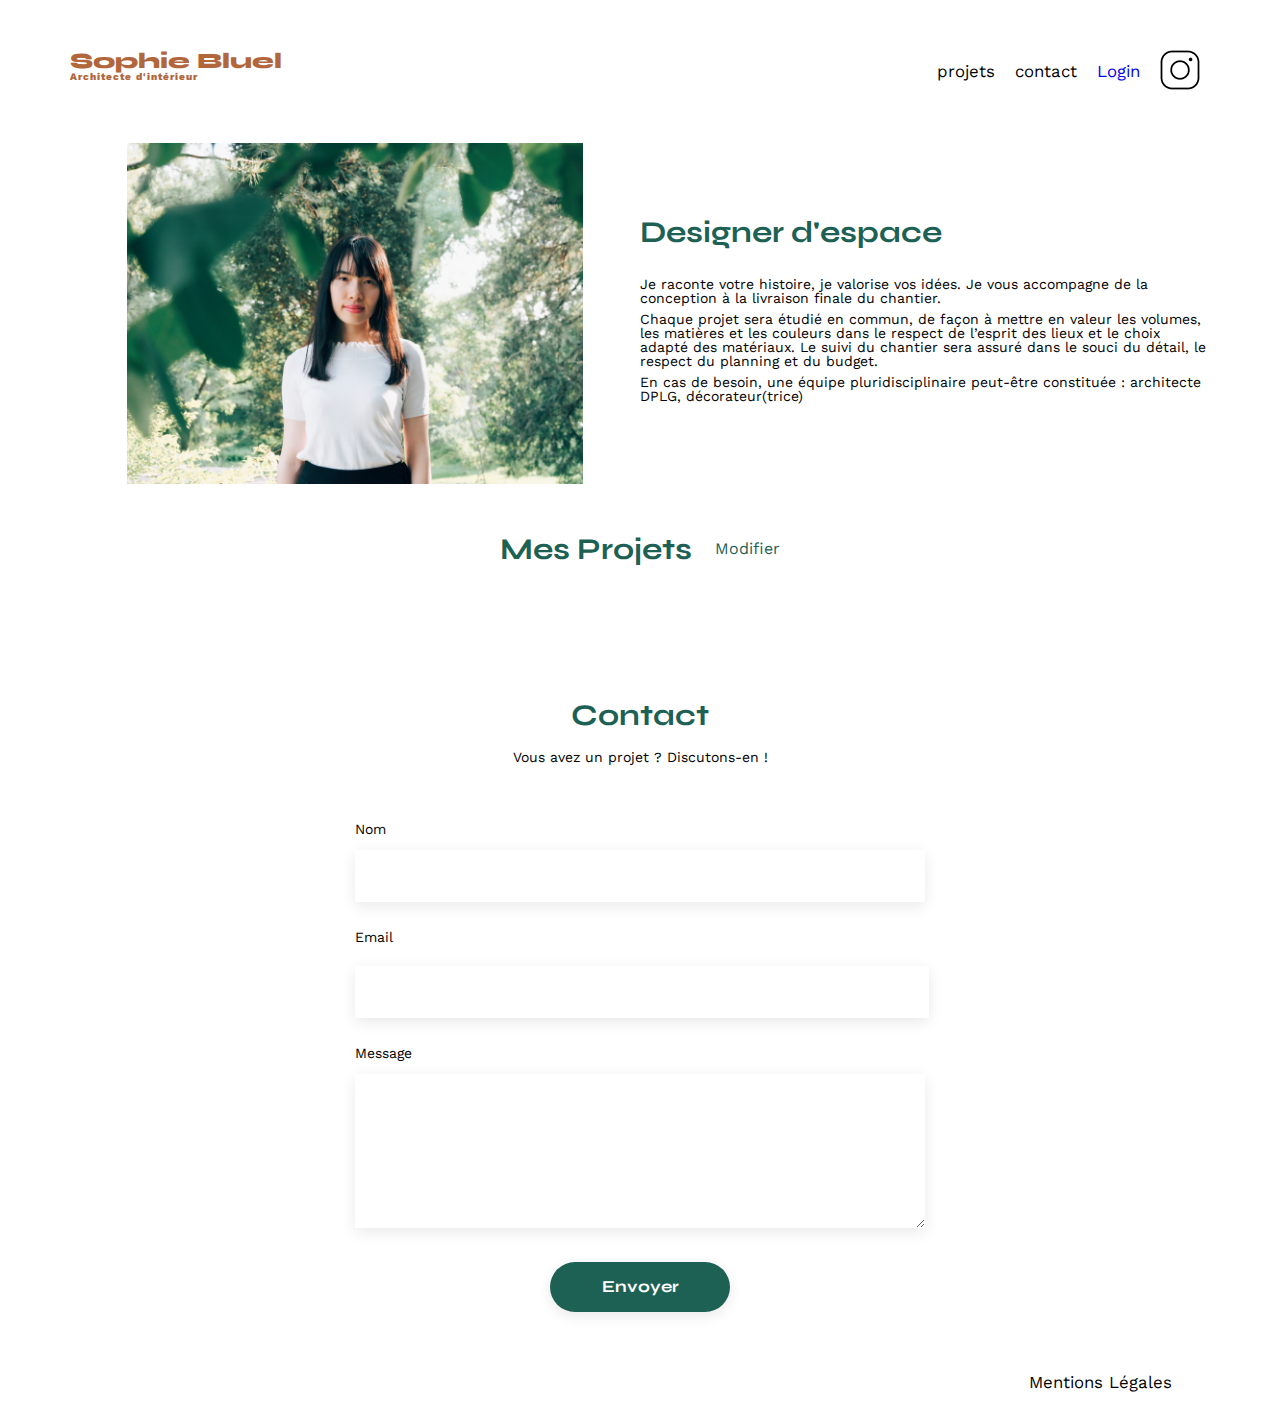
==== FrontEnd/index.html @ 7fc7da5d "Modification 2ème modale" ====
<!DOCTYPE html>
<html lang="fr">
<head>
	<meta charset="UTF-8">
	<title>Sophie Bluel - Architecte d'intérieur</title>
	<meta name="viewport" content="width=device-width, initial-scale=1.0">
	<link rel="preconnect" href="https://fonts.googleapis.com">
	<link rel="preconnect" href="https://fonts.gstatic.com" crossorigin>
	<link href="https://fonts.googleapis.com/css2?family=Syne:wght@700;800&family=Work+Sans&display=swap" rel="stylesheet">
	<meta name="description" content="">
	<link rel="stylesheet" href="./assets/style.css">
	<script src="https://kit.fontawesome.com/bea61e4e74.js" crossorigin="anonymous"></script>
</head>
<body>

<header>
	<h1>Sophie Bluel <span>Architecte d'intérieur</span></h1>
	<nav>
		<ul>
			<li>projets</li>
			<li>contact</li>
			<li><a href="login.html" id="loginButton">Login</a></li>
			<li><img src="./assets/icons/instagram.png" alt="Instagram"></li>
		</ul>
	</nav>
</header>
<main>
	<section id="introduction">
		<figure>
			<img src="./assets/images/sophie-bluel.png" alt="">
		</figure>
		<article>
			<h2>Designer d'espace</h2>
			<p>Je raconte votre histoire, je valorise vos idées. Je vous accompagne de la conception à la livraison finale du chantier.</p>
			<p>Chaque projet sera étudié en commun, de façon à mettre en valeur les volumes, les matières et les couleurs dans le respect de l’esprit des lieux et le choix adapté des matériaux. Le suivi du chantier sera assuré dans le souci du détail, le respect du planning et du budget.</p>
			<p>En cas de besoin, une équipe pluridisciplinaire peut-être constituée : architecte DPLG, décorateur(trice)</p>
		</article>
	</section>
	<section id="portfolio">

		<div class="projects-header">
			<h2>Mes Projets</h2>
			<a href="#modal1" class="js-modal"><i class="fa-regular fa-pen-to-square"></i>Modifier</a>
		</div>
		
		<aside id="modal1" class="modal hidden" aria-hidden="true" aria-modal="false" >
			<div class="modal-wrapper js-modal-stop">
				<span class="close"><i class="fa-solid fa-xmark"></i></span>
				<h2>Galerie photo</h2>
				<div class="gallery-modal"></div>
				<div class="container-button-modal">
					<button class="button-modal-1">Ajouter une photo</button>
				</div>
			</div>

		</aside>

			<aside class="modal2 hidden">
				<span class="arrow-left"><i class="fa-solid fa-arrow-left"></i></span>
				<span class="close" ><i class="fa-solid fa-xmark"></i></span>
				<h2>Ajout photo</h2>
			
				<form id="form-add-new-work" class="js-modal-stop">
					<div class="container-file">
						<i class="fa-regular fa-image"></i>
						<label for="file" class="label-file">+ Ajouter une photo</label>
						<p>jpg, png : 4mo max</p>
						<input type="file" name="image" id="file" accept="image/jpeg, image/png" required>
						<img id="previewImage" src="#" alt="Aperçu de l'image">
					</div>
					<label for="title">Titre</label>
					<input type="text" name="title" id="title" required>
					<label for="category-input">Catégorie</label>
			
					<select id="category-input" name="category" required>
						<option value="" disabled selected hidden>Sélectionnez une catégorie</option>
						<option value="1">Objets</option>
						<option value="2">Appartements</option>
						<option value="3">Hôtels & retaurants</option>
					</select>
			
					<div class="container-button-addworks">
						<button type="submit" id="submitBtn" class="button-modal-2 button-modal-2-active">Valider</button>
					</div>
				</form>
			</aside>
			
		
	

			







	
		

		<div class="filtres">
			

		</div>
		<div class="gallery">

				<!-- JavaScript insertion ici. -->

		</div>
	</section>
	<section id="contact">
		<h2>Contact</h2>
		<p>Vous avez un projet ? Discutons-en !</p>
		<form action="#" method="post">
			<label for="name">Nom</label>
			<input type="text" name="name" id="name">
			<label for="email">Email</label>
			<input type="email" name="email" id="email">
			<label for="message">Message</label>
			<textarea name="message" id="message" cols="30" rows="10"></textarea>
			<input type="submit" value="Envoyer">
		</form>
	</section>
</main>

<footer>
	<nav>
		<ul>
			<li>Mentions Légales</li>
		</ul>
	</nav>
</footer>
<script  src="./assets/js/index.js"></script>
<script src="./assets/js/modals.js"></script>
<script src="./assets/js/login.js"></script>
</body>
</html>
---- FrontEnd/assets/style.css ----
/* http://meyerweb.com/eric/tools/css/reset/
   v2.0 | 20110126
   License: none (public domain)
*/

html, body, div, span, applet, object, iframe,
h1, h2, h3, h4, h5, h6, p, blockquote, pre,
a, abbr, acronym, address, big, cite, code,
del, dfn, em, img, ins, kbd, q, s, samp,
small, strike, strong, sub, sup, tt, var,
b, u, i, center,
dl, dt, dd, ol, ul, li,
fieldset, form, label, legend,
table, caption, tbody, tfoot, thead, tr, th, td,
article, aside, canvas, details, embed,
figure, figcaption, footer, header, hgroup,
menu, nav, output, ruby, section, summary,
time, mark, audio, video {
	margin: 0;
	padding: 0;
	border: 0;
	font-size: 100%;
	font: inherit;
	vertical-align: baseline;
}
/* HTML5 display-role reset for older browsers */
article, aside, details, figcaption, figure,
footer, header, hgroup, menu, nav, section {
	display: block;
}
body {
	line-height: 1;
}
ol, ul {
	list-style: none;
}
blockquote, q {
	quotes: none;
}
blockquote:before, blockquote:after,
q:before, q:after {
	content: '';
	content: none;
}
table {
	border-collapse: collapse;
	border-spacing: 0;
}
/** end reset css**/
body {
	max-width: 1140px;
	margin:auto;
	font-family: 'Work Sans' ;
	font-size: 14px;
}
header {
	display: flex;
	justify-content: space-between;
	margin: 50px 0
}
section {
	margin: 50px 0
}

h1{
	display: flex;
	flex-direction: column;
	font-family: 'Syne';
	font-size: 22px;
	font-weight: 800;
	color: #B1663C
}

h1 > span {
	font-family: 'Work Sans';
	font-size:10px;
	letter-spacing: 0.1em;
;
}

h2{
	font-family: 'Syne';
	font-weight: 700;
	font-size: 30px;
	color: #1D6154
}
nav ul {
	display: flex;
	align-items: center;
	list-style-type: none;

}
nav li {
	padding: 0 10px;
	font-size: 1.2em;
}

li:hover {
	color: #B1663C;
}
#introduction {
	display: flex;
	align-items: center;
}
#introduction figure {
	flex: 1
}
#introduction img {
	display: block;
	margin: auto;
	width: 80%;
}

#introduction article {
	flex: 1
}
#introduction h2 {
	margin-bottom: 1em;
}

#introduction p {
	margin-bottom: 0.5em;
}
.projects-header {
    display: flex;
    align-items: center; /* Aligner les éléments verticalement au centre */
	justify-content: center;
	margin-bottom: 35px;
   
}

.projects-header h2 {
    margin-right: 15px; /* Marge entre le titre et le lien, ajustez selon vos besoins */
	
}

.projects-header a {
    text-decoration: none;
    color: #1D6154; /* Couleur du lien */
    font-size: 16px; /* Ajustez la taille du texte selon vos besoins */
}
.projects-header a i  {
 
   margin-right: 8px;
}

.projects-header a:hover {
    color: #B1663C; /* Couleur au survol du lien */
}


.gallery-header {
    display: flex;
    flex-direction: column;
    align-items: center;
    justify-content: center;

 
    padding: 20px; /* Ajustez la marge comme nécessaire */
}

.close {
    align-self: flex-end; /* Aligner la croix à gauche */
}

.gallery-header h2 {
    margin-top: 10px; /* Ajustez la marge comme nécessaire */
}
.gallery {
	width: 100%;
	display: grid;
	grid-template-columns: 1fr 1fr 1fr;
	grid-column-gap: 20px;
	grid-row-gap: 20px;
}

.gallery img {
	width: 100%;

}
#contact {
	width: 50%;
margin: auto;
}
#contact > * {
	text-align: center;

}
#contact h2{
	margin-bottom: 20px;
}
#contact form {
	text-align: left;
	margin-top:30px;
	display: flex;
	flex-direction: column;
}

#contact input {
	height: 50px;
	font-size: 1.2em;
	border: none;
	box-shadow: 0px 4px 14px rgba(0, 0, 0, 0.09);
}
#contact label {
	margin: 2em 0 1em 0;
}
#contact textarea {
	border: none;
	box-shadow: 0px 4px 14px rgba(0, 0, 0, 0.09);
}

input[type="submit"]{
	font-family: 'Syne';
	font-weight: 700;
	color: white;
	background-color: #1D6154;
	margin : 2em auto ;
	width: 180px;
	text-align: center;
	border-radius: 60px ;
}

footer nav ul {
	display: flex;
	justify-content: flex-end;
	margin: 2em
}

.filtres {
	display: flex;
	justify-content: center;
	margin-bottom: 51px;
}

.filtres>button {
	color: #1D6154;
	font-family: syne;
	background-color: inherit;
	border-radius: 20px;
	border-color: #1D6154;
	border-width: 1px;
	margin-right: 10px;
	font-size: 16px;
	height: 37px;
	padding-left: 20px;
	padding-right: 20px;
}

.filtres>button:hover {
	background-color: #1D6154;
	color: #FFFFFF;
}



.oubli {
    color: black;
}

.login {
    display: flex;
    flex-direction: column;
    gap: 15px;
    justify-content: center;
    align-items: center;
    padding-top: 100px;
    padding-bottom: 250px;
}

.login h2 {
    padding-bottom: 30px;
}

.login_email input,
.login_password input {
    width: 379px;
    height: 51px;
    border: none;
    box-shadow: 0px 4px 14px rgba(0, 0, 0, 0.19);
}

.login_email p,
.login_password p {
    padding-bottom: 10px;
}

.login_button {
    width: 179px;
    height: 36px;
    border: none;
}

input .login_button {
    margin-bottom: 5px;
}

.bad_login {
    display: none;
    color: red;
}

a {
    text-decoration: none;
}






.login {
    width: 100%;
    display: flex;
    flex-direction: column;
    align-items: center;
    justify-content: center;
    margin-bottom: 18rem;
}

.back {
    font-weight: 900;
    color: black;
}

.login a {
    text-decoration: underline;
    margin-bottom: 100px;
}

.login h2 {
    margin-bottom: 2rem;
}

.login form {
    width: 37%;
}

.mail {
    margin: 1rem;
}

.email {
    margin: 2em 0 1em 0;
}

#email {
    width: 100%;
    height: 50px;
    font-size: 1.2em;
    border: none;
    box-shadow: 0px 4px 14px rgba(0, 0, 0, 0.09);
    margin-top: 0.5rem;

}

.mdp {
    margin: 1rem;
}

.password {
    margin: 2em 0 1em 0
}

#password {
    width: 100%;
    height: 50px;
    font-size: 1.2em;
    border: none;
    box-shadow: 0px 4px 14px rgba(0, 0, 0, 0.09);
    margin-top: 0.5rem;
}

.login #submit {
    display: flex;
    font-family: 'Syne';
    font-weight: 700;
    color: white;
    background-color: #1D6154;
    margin: 2em auto;
    line-height: 20px;
    width: 180px;
    text-align: center;
    border-radius: 60px;
    border-style: none;
    height: 40px;
    justify-content: center;
}

.login #submit:hover {
    cursor: pointer;
    background-color: white;
    color: #1D6154;
    border-style: solid;
    border-color: #1D6154;
}

.forgot a {
    color: black;
}




/* CSS modale*/

.hidden {
    display: none;
}

.modal {
	position: fixed;
	top:0;
	left: 0;
	width: 100%;
	height: 100%;
	background: rgba(0, 0, 0, 0.8);
}

.modal-wrapper {
	overflow: hidden;
	width: 50%;
	margin: 0px auto; 
	
	padding : 20px 80px 20px 80px;
	background-color: #FFF;
	position: relative;
	top: 50%;
	transform: translateY(-50%);
	max-width: 70vh;
    border-radius: 15px; 
}

.gallery-modal{
	display: grid;
	grid-template-columns: 1fr 1fr 1fr 1fr 1fr;
	gap: 20px;


}



.gallery-modal figure img{
	width: 100%;
	padding-bottom: 15px;
	

}


.gallery-modal figure {
    position: relative;
    display: flex;
    align-items: flex-start;
    justify-content: flex-start;
}


.gallery-modal figure button {
    position: absolute;
    top: 5px;
    right: 5px; 
    background-color: transparent;
    border: none;
    cursor: pointer;
	background-color: black;
}



.gallery-modal .fa-trash-can {
	color: white;
    font-size: 0.7rem;
	
	
}



.modal-wrapper h2 {
	margin-top: 10px;
	margin-bottom: 2rem;
    font-weight: bold;
    font-size: 1.5rem;
}


.container-button-modal {
	display: flex;
    justify-content: center;
    align-items: center;
    height: 20%;
    width: 100%;
    border-top: 1px solid gray;
	
	
}


.close {
    position: absolute;
    top: 10px;
    right: 10px;
    cursor: pointer; 
}

.container-button-modal button {
	background-color: #1d6154;
    padding: 9px 50px;
	margin-top: 25px;
    border-radius: 25px;
    color: white;
    font-weight: 700;
    font-size: 1rem;
    font-family: Syne;
    cursor: pointer;
	border: none;
}

.container-button-modal button:hover {
	background-color: white;
    border: 1px solid #1d6154;
    color: #1d6154;
}



/* Modale 2 - Add works */
.modal2 {
    position: fixed;
    top: 50%;
    left: 50%;
    transform: translate(-50%, -50%);
    width: 50%;
    max-width: 70vh;
    padding: 20px 80px;
    background-color: #FFF;
    border-radius: 15px;
    box-shadow: 0px 0px 20px 0px rgba(0,0,0,0.5); /* Ajout de l'ombre */
  
}

.modal2 .arrow-left .fa-arrow-left {
	position: absolute;
    top: 10px;
    left: 10px;

    cursor: pointer;
}

.modal2 h2 {
	margin-top: 10px;
    font-weight: bold;
    font-size: 1.5rem;
    text-align: center;
    margin-bottom: 30px;
}


.modal2 form .container-file {
	display: flex;
    position: relative;
    flex-direction: column;
    justify-content: center;
    align-items: center;
    height: 40%;
    background-color: #e8f1f6;
    gap: 10px;
    width: 100%;
}

.modal2 form .container-file img {
	display: none;
    width: 100%;
    height: 100%;
   
   
}

.modal2 form .container-file .fa-image {
	margin-top: 1rem;
	font-size: 4rem;
    color: #b9c5cc;
   
}

.modal2 form .container-file .label-file {
	display: block;
    display: flex;
    align-items: center;
    background-color: #b9c5cc;
    border-radius: 15px;
    height: 30px;
    padding: 0 20px;
    color: #306685;
    cursor: pointer;
  
   
}

.modal2 form .container-file input {
	opacity: 0;
}

.modal2 form #title {
	height: 51px;
    width: 100%;
	font-size: 0.8rem;
	border: none;
	box-shadow: 0 0.25rem 0.87rem rgba(0, 0, 0, 0.09);
  
}

.modal2 form #category-input {
    width: 100%;
	height: 51px;
	font-size: 0.8rem;
	border: none;
	box-shadow: 0 0.25rem 0.87rem rgba(0, 0, 0, 0.09);
}

.container-button-addworks {
	display: flex;
    justify-content: center;
    align-items: center;
    height: 100px;
    width: 100%;
    border-top: 1px solid gray;
}

.container-button-addworks .button-modal-2 {
	background-color: #a7a7a7;
    padding: 9px 50px;
    border-radius: 25px;
    color: white;
    font-weight: 700;
    font-size: 1rem;
    font-family: Syne;
    cursor: pointer;
	border: none;
}

.container-button-addworks .button-modal-2:hover {
	background-color: white;
    border: 1px solid #1d6154;
    color: #1d6154;
}

.button-modal-2-active {
	background-color: #1d6154;
	padding: 9px 50px;
    border-radius: 25px;
    color: white;
    font-weight: 700;
    font-size: 1rem;
    font-family: Syne;
    cursor: pointer;
	border: none;
}
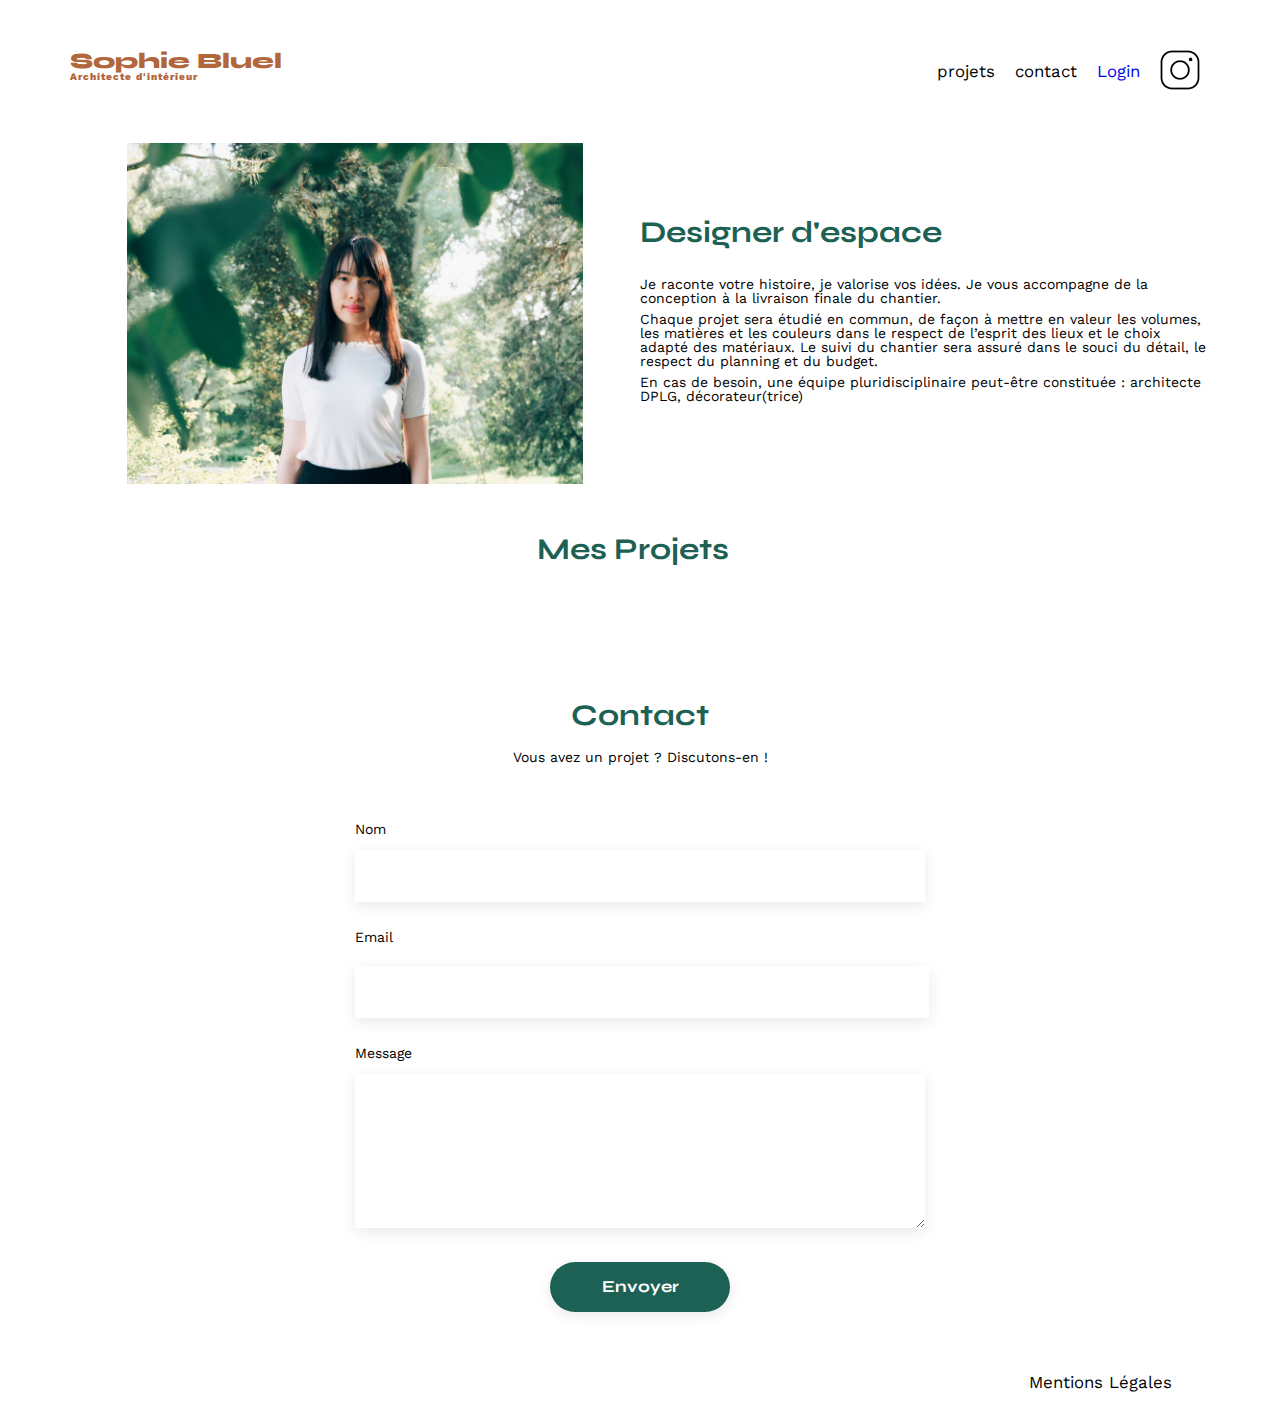
==== commit b005159e: "Modif supprimer" ====
--- a/FrontEnd/index.html
+++ b/FrontEnd/index.html
@@ -40,7 +40,9 @@
 
 		<div class="projects-header">
 			<h2>Mes Projets</h2>
-			<a href="#modal1" class="js-modal"><i class="fa-regular fa-pen-to-square"></i>Modifier</a>
+			<div class="logged-in-only">
+				<a id="editLink" href="#modal1" class="js-modal"><i class="fa-regular fa-pen-to-square"></i>Modifier</a>
+			</div>
 		</div>
 		
 		<aside id="modal1" class="modal hidden" aria-hidden="true" aria-modal="false" >
--- a/FrontEnd/assets/style.css
+++ b/FrontEnd/assets/style.css
@@ -483,6 +483,7 @@
 	margin-bottom: 2rem;
     font-weight: bold;
     font-size: 1.5rem;
+    text-align: center;
 }
 
 
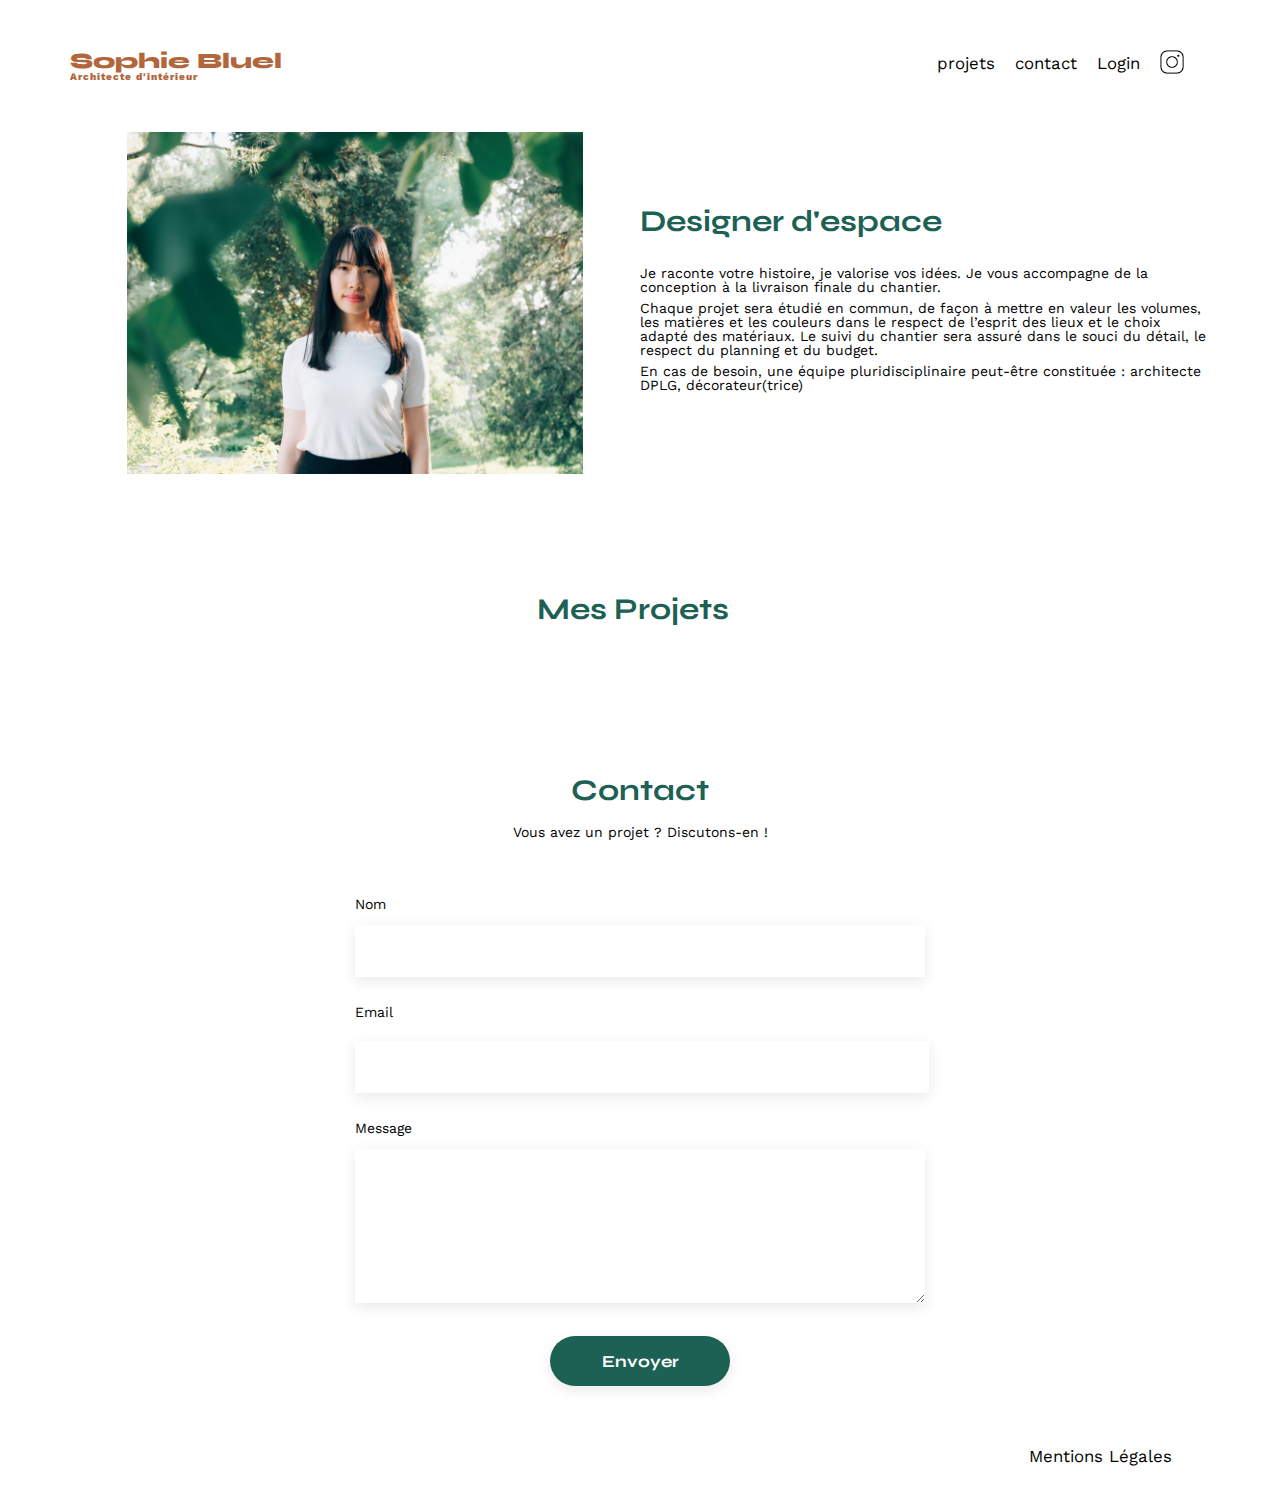
==== commit 1a4a43eb: "Ajustements visuels" ====
--- a/FrontEnd/index.html
+++ b/FrontEnd/index.html
@@ -14,6 +14,12 @@
 <body>
 
 <header>
+	<div id="black-bar" class="hidden">
+        <div class="centered-text">
+            <i class="fa-regular fa-pen-to-square"></i> <!-- Logo -->
+            <span>Mode édition</span> <!-- Texte -->
+		</div>
+    </div>
 	<h1>Sophie Bluel <span>Architecte d'intérieur</span></h1>
 	<nav>
 		<ul>
@@ -41,11 +47,11 @@
 		<div class="projects-header">
 			<h2>Mes Projets</h2>
 			<div class="logged-in-only">
-				<a id="editLink" href="#modal1" class="js-modal"><i class="fa-regular fa-pen-to-square"></i>Modifier</a>
+				<a id="editLink" href="#modal1" class="js-modal"><i class="fa-regular fa-pen-to-square"></i>modifier</a>
 			</div>
 		</div>
 		
-		<aside id="modal1" class="modal hidden" aria-hidden="true" aria-modal="false" >
+		<aside id="modal1" class="modal hidden" aria-hidden="true" >
 			<div class="modal-wrapper js-modal-stop">
 				<span class="close"><i class="fa-solid fa-xmark"></i></span>
 				<h2>Galerie photo</h2>
@@ -62,7 +68,7 @@
 				<span class="close" ><i class="fa-solid fa-xmark"></i></span>
 				<h2>Ajout photo</h2>
 			
-				<form id="form-add-new-work" class="js-modal-stop">
+				<form id="form-add-new-work" class="js-modal-stop" action="#">
 					<div class="container-file">
 						<i class="fa-regular fa-image"></i>
 						<label for="file" class="label-file">+ Ajouter une photo</label>
--- a/FrontEnd/assets/style.css
+++ b/FrontEnd/assets/style.css
@@ -52,12 +52,34 @@
 	margin:auto;
 	font-family: 'Work Sans' ;
 	font-size: 14px;
+    
 }
 header {
 	display: flex;
 	justify-content: space-between;
-	margin: 50px 0
-}
+	margin: 50px 0;
+   
+}
+#black-bar {
+    width: 100%;
+    height: 40px; 
+    background-color: black;
+    position: fixed;
+    top: 0;
+    left: 0;
+    z-index: 1000; 
+ 
+}
+
+
+.centered-text {
+    position: absolute;
+    left: 50%;
+    top: 50%;
+    transform: translate(-50%, -50%);
+    color: white; /* Couleur du texte */
+}
+
 section {
 	margin: 50px 0
 }
@@ -94,6 +116,12 @@
 	padding: 0 10px;
 	font-size: 1.2em;
 }
+nav img {
+    width: 60%;
+}
+#loginButton {
+    color: black; 
+}
 
 li:hover {
 	color: #B1663C;
@@ -125,19 +153,21 @@
     display: flex;
     align-items: center; /* Aligner les éléments verticalement au centre */
 	justify-content: center;
-	margin-bottom: 35px;
+	margin-bottom: 50px;
+    margin-top: 120px;
    
 }
 
 .projects-header h2 {
-    margin-right: 15px; /* Marge entre le titre et le lien, ajustez selon vos besoins */
+    margin-right: 15px; 
+
 	
 }
 
 .projects-header a {
     text-decoration: none;
-    color: #1D6154; /* Couleur du lien */
-    font-size: 16px; /* Ajustez la taille du texte selon vos besoins */
+    color: black;
+    font-size: 14px; 
 }
 .projects-header a i  {
  
@@ -156,7 +186,7 @@
     justify-content: center;
 
  
-    padding: 20px; /* Ajustez la marge comme nécessaire */
+    padding: 20px; 
 }
 
 .close {
@@ -164,7 +194,7 @@
 }
 
 .gallery-header h2 {
-    margin-top: 10px; /* Ajustez la marge comme nécessaire */
+    margin-top: 10px; 
 }
 .gallery {
 	width: 100%;
@@ -252,48 +282,6 @@
 	color: #FFFFFF;
 }
 
-
-
-.oubli {
-    color: black;
-}
-
-.login {
-    display: flex;
-    flex-direction: column;
-    gap: 15px;
-    justify-content: center;
-    align-items: center;
-    padding-top: 100px;
-    padding-bottom: 250px;
-}
-
-.login h2 {
-    padding-bottom: 30px;
-}
-
-.login_email input,
-.login_password input {
-    width: 379px;
-    height: 51px;
-    border: none;
-    box-shadow: 0px 4px 14px rgba(0, 0, 0, 0.19);
-}
-
-.login_email p,
-.login_password p {
-    padding-bottom: 10px;
-}
-
-.login_button {
-    width: 179px;
-    height: 36px;
-    border: none;
-}
-
-input .login_button {
-    margin-bottom: 5px;
-}
 
 .bad_login {
     display: none;
@@ -419,7 +407,7 @@
 
 .modal-wrapper {
 	overflow: hidden;
-	width: 50%;
+	
 	margin: 0px auto; 
 	
 	padding : 20px 80px 20px 80px;
@@ -427,14 +415,14 @@
 	position: relative;
 	top: 50%;
 	transform: translateY(-50%);
-	max-width: 70vh;
+	max-width: 50vh;
     border-radius: 15px; 
 }
 
 .gallery-modal{
 	display: grid;
 	grid-template-columns: 1fr 1fr 1fr 1fr 1fr;
-	gap: 20px;
+	gap: 10px;
 
 
 }
@@ -479,11 +467,14 @@
 
 
 .modal-wrapper h2 {
-	margin-top: 10px;
-	margin-bottom: 2rem;
-    font-weight: bold;
-    font-size: 1.5rem;
+	margin-top: 15px;
+	margin-bottom: 30px;
+  font-weight: 400;
+    font-size: 23px;
     text-align: center;
+    color: black;
+    font-family: 'Work Sans', sans-serif;
+
 }
 
 
@@ -494,6 +485,7 @@
     height: 20%;
     width: 100%;
     border-top: 1px solid gray;
+    margin-top: 38px;
 	
 	
 }
@@ -504,16 +496,20 @@
     top: 10px;
     right: 10px;
     cursor: pointer; 
+    margin: 10px;
+    
+
 }
 
 .container-button-modal button {
 	background-color: #1d6154;
     padding: 9px 50px;
-	margin-top: 25px;
+	margin-top: 45px;
+    margin-bottom: 40px;
     border-radius: 25px;
     color: white;
     font-weight: 700;
-    font-size: 1rem;
+
     font-family: Syne;
     cursor: pointer;
 	border: none;
@@ -534,7 +530,7 @@
     left: 50%;
     transform: translate(-50%, -50%);
     width: 50%;
-    max-width: 70vh;
+    max-width: 50vh;
     padding: 20px 80px;
     background-color: #FFF;
     border-radius: 15px;
@@ -542,20 +538,25 @@
   
 }
 
+
+
 .modal2 .arrow-left .fa-arrow-left {
 	position: absolute;
     top: 10px;
     left: 10px;
-
+    margin: 10px;
     cursor: pointer;
 }
 
 .modal2 h2 {
-	margin-top: 10px;
-    font-weight: bold;
-    font-size: 1.5rem;
+    margin-top: 15px;
+	margin-bottom: 30px;
+  font-weight: 400;
+    font-size: 23px;
     text-align: center;
-    margin-bottom: 30px;
+    color: black;
+    font-family: 'Work Sans', sans-serif;
+    
 }
 
 
@@ -565,29 +566,37 @@
     flex-direction: column;
     justify-content: center;
     align-items: center;
-    height: 40%;
+
     background-color: #e8f1f6;
-    gap: 10px;
-    width: 100%;
+    gap: 15px;
+    width: 100%;
+    margin-bottom: 20px;
+   
+}
+#title {
+    margin-bottom: 20px; 
 }
 
 .modal2 form .container-file img {
-	display: none;
-    width: 100%;
+    display: none;
+   
     height: 100%;
+    z-index: 2;
+    position: absolute;
    
    
 }
 
 .modal2 form .container-file .fa-image {
-	margin-top: 1rem;
-	font-size: 4rem;
+	margin-top: 10px;
+	font-size: 60px;
     color: #b9c5cc;
    
 }
 
+
 .modal2 form .container-file .label-file {
-	display: block;
+
     display: flex;
     align-items: center;
     background-color: #b9c5cc;
@@ -600,6 +609,9 @@
    
 }
 
+
+
+
 .modal2 form .container-file input {
 	opacity: 0;
 }
@@ -607,18 +619,22 @@
 .modal2 form #title {
 	height: 51px;
     width: 100%;
-	font-size: 0.8rem;
+	font-size: 14px;
 	border: none;
 	box-shadow: 0 0.25rem 0.87rem rgba(0, 0, 0, 0.09);
+    margin-top: 8px;
   
 }
 
 .modal2 form #category-input {
     width: 100%;
 	height: 51px;
-	font-size: 0.8rem;
+	font-size: 14px;
 	border: none;
 	box-shadow: 0 0.25rem 0.87rem rgba(0, 0, 0, 0.09);
+    margin-top: 8px;
+   
+    
 }
 
 .container-button-addworks {
@@ -628,6 +644,7 @@
     height: 100px;
     width: 100%;
     border-top: 1px solid gray;
+    margin-top: 30px;
 }
 
 .container-button-addworks .button-modal-2 {
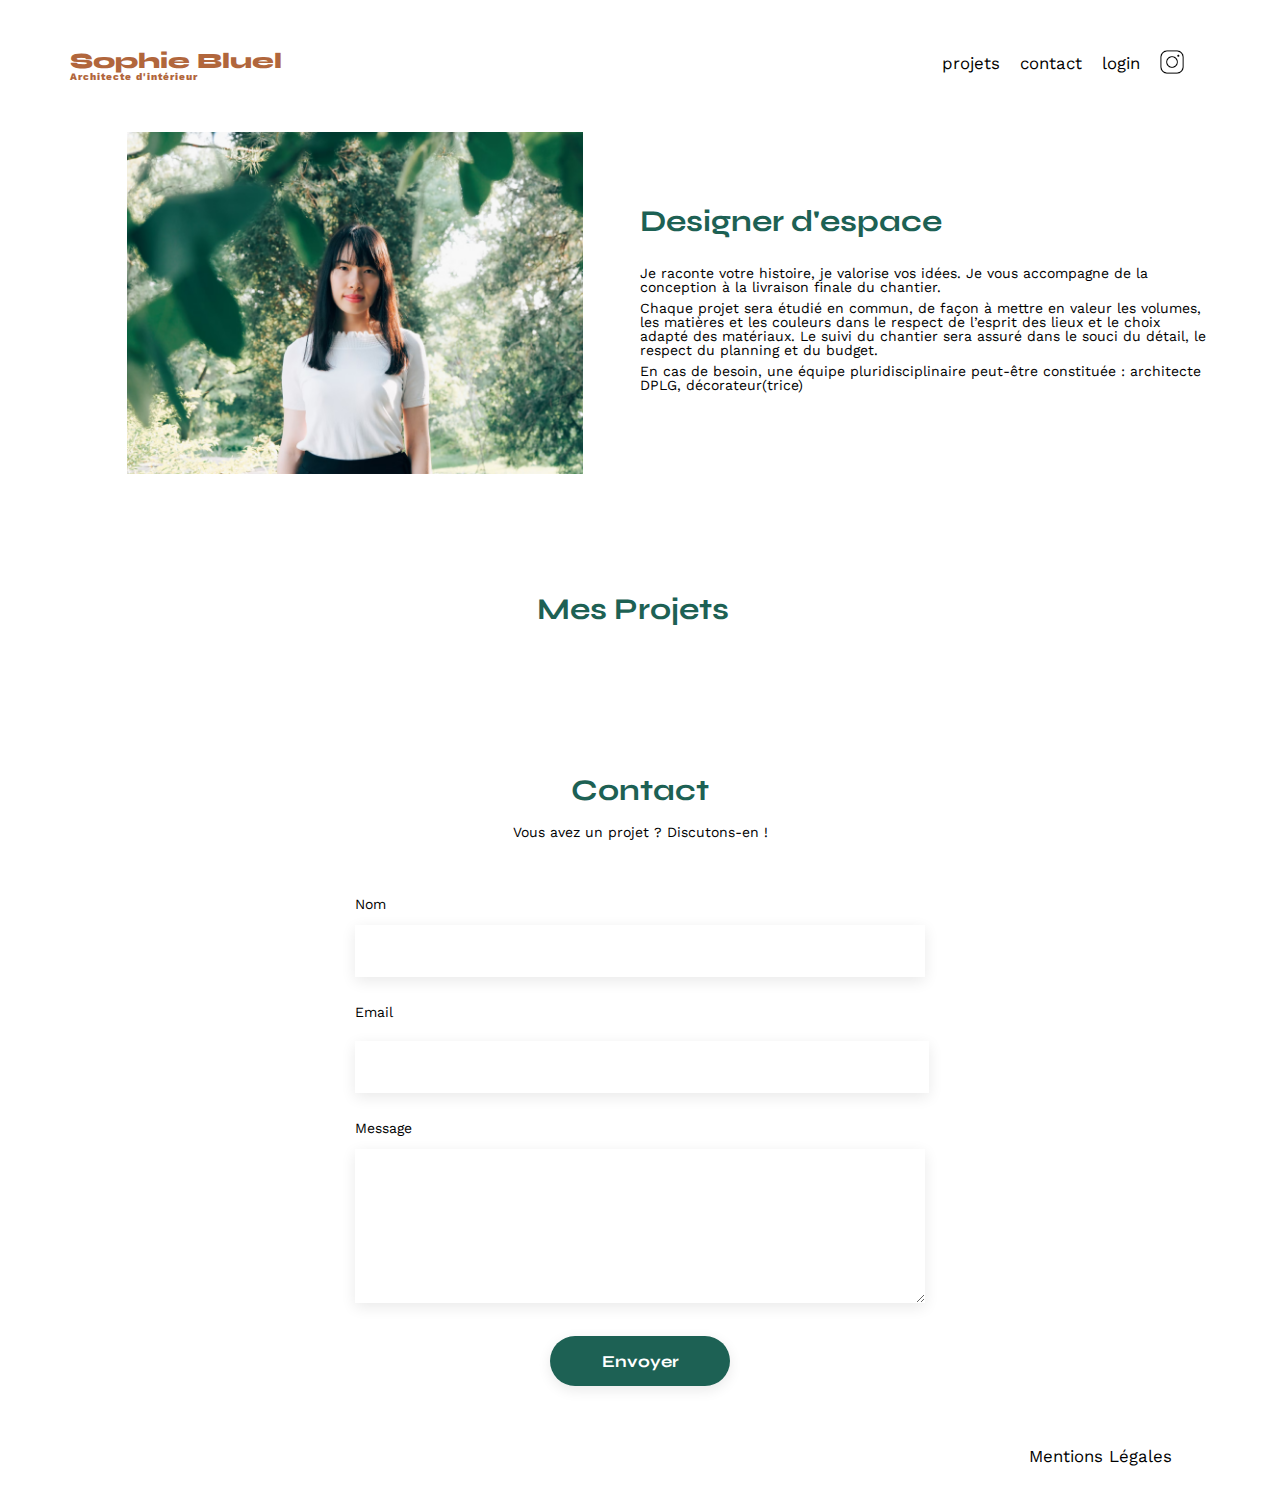
==== commit 0be27ab1: "Modification des boutons filtres" ====
--- a/FrontEnd/index.html
+++ b/FrontEnd/index.html
@@ -25,7 +25,7 @@
 		<ul>
 			<li>projets</li>
 			<li>contact</li>
-			<li><a href="login.html" id="loginButton">Login</a></li>
+			<li><a href="login.html" id="loginButton">login</a></li>
 			<li><img src="./assets/icons/instagram.png" alt="Instagram"></li>
 		</ul>
 	</nav>
@@ -64,33 +64,35 @@
 		</aside>
 
 			<aside class="modal2 hidden">
-				<span class="arrow-left"><i class="fa-solid fa-arrow-left"></i></span>
-				<span class="close" ><i class="fa-solid fa-xmark"></i></span>
-				<h2>Ajout photo</h2>
-			
-				<form id="form-add-new-work" class="js-modal-stop" action="#">
-					<div class="container-file">
-						<i class="fa-regular fa-image"></i>
-						<label for="file" class="label-file">+ Ajouter une photo</label>
-						<p>jpg, png : 4mo max</p>
-						<input type="file" name="image" id="file" accept="image/jpeg, image/png" required>
-						<img id="previewImage" src="#" alt="Aperçu de l'image">
-					</div>
-					<label for="title">Titre</label>
-					<input type="text" name="title" id="title" required>
-					<label for="category-input">Catégorie</label>
-			
-					<select id="category-input" name="category" required>
-						<option value="" disabled selected hidden>Sélectionnez une catégorie</option>
-						<option value="1">Objets</option>
-						<option value="2">Appartements</option>
-						<option value="3">Hôtels & retaurants</option>
-					</select>
-			
-					<div class="container-button-addworks">
-						<button type="submit" id="submitBtn" class="button-modal-2 button-modal-2-active">Valider</button>
-					</div>
-				</form>
+				<div class="modal-wrapper">
+					<span class="arrow-left"><i class="fa-solid fa-arrow-left"></i></span>
+					<span class="close" ><i class="fa-solid fa-xmark"></i></span>
+					<h2>Ajout photo</h2>
+				
+					<form id="form-add-new-work" class="js-modal-stop" action="#">
+						<div class="container-file">
+							<i class="fa-regular fa-image"></i>
+							<label for="file" class="label-file">+ Ajouter une photo</label>
+							<p>jpg, png : 4mo max</p>
+							<input type="file" name="image" id="file" accept="image/jpeg, image/png" required>
+							<img id="previewImage" src="#" alt="Aperçu de l'image">
+						</div>
+						<label for="title">Titre</label>
+						<input type="text" name="title" id="title" required>
+						<label for="category-input">Catégorie</label>
+				
+						<select id="category-input" name="category" required>
+							<option value="" disabled selected hidden>Sélectionnez une catégorie</option>
+							<option value="1">Objets</option>
+							<option value="2">Appartements</option>
+							<option value="3">Hôtels & retaurants</option>
+						</select>
+				
+						<div class="container-button-addworks">
+							<button type="submit" id="submitBtn" class="button-modal-2 button-modal-2-active">Valider</button>
+						</div>
+					</form>
+				</div>
 			</aside>
 			
 		
--- a/FrontEnd/assets/style.css
+++ b/FrontEnd/assets/style.css
@@ -263,8 +263,13 @@
 	margin-bottom: 51px;
 }
 
-.filtres>button {
-	color: #1D6154;
+
+
+
+
+/* Style par défaut pour les boutons filtres */
+.btn-filtres {
+    color: #1D6154;
 	font-family: syne;
 	background-color: inherit;
 	border-radius: 20px;
@@ -275,13 +280,15 @@
 	height: 37px;
 	padding-left: 20px;
 	padding-right: 20px;
-}
-
-.filtres>button:hover {
-	background-color: #1D6154;
+    cursor: pointer;
+   
+}
+
+/* Style pour le bouton sélectionné */
+.btn-filtres.selected {
+    background-color: #1D6154;
 	color: #FFFFFF;
 }
-
 
 .bad_login {
     display: none;
@@ -387,16 +394,13 @@
     color: black;
 }
 
-
-
-
 /* CSS modale*/
 
 .hidden {
     display: none;
 }
 
-.modal {
+.modal, .modal2 {
 	position: fixed;
 	top:0;
 	left: 0;
@@ -407,9 +411,7 @@
 
 .modal-wrapper {
 	overflow: hidden;
-	
 	margin: 0px auto; 
-	
 	padding : 20px 80px 20px 80px;
 	background-color: #FFF;
 	position: relative;
@@ -520,24 +522,6 @@
     border: 1px solid #1d6154;
     color: #1d6154;
 }
-
-
-
-/* Modale 2 - Add works */
-.modal2 {
-    position: fixed;
-    top: 50%;
-    left: 50%;
-    transform: translate(-50%, -50%);
-    width: 50%;
-    max-width: 50vh;
-    padding: 20px 80px;
-    background-color: #FFF;
-    border-radius: 15px;
-    box-shadow: 0px 0px 20px 0px rgba(0,0,0,0.5); /* Ajout de l'ombre */
-  
-}
-
 
 
 .modal2 .arrow-left .fa-arrow-left {
